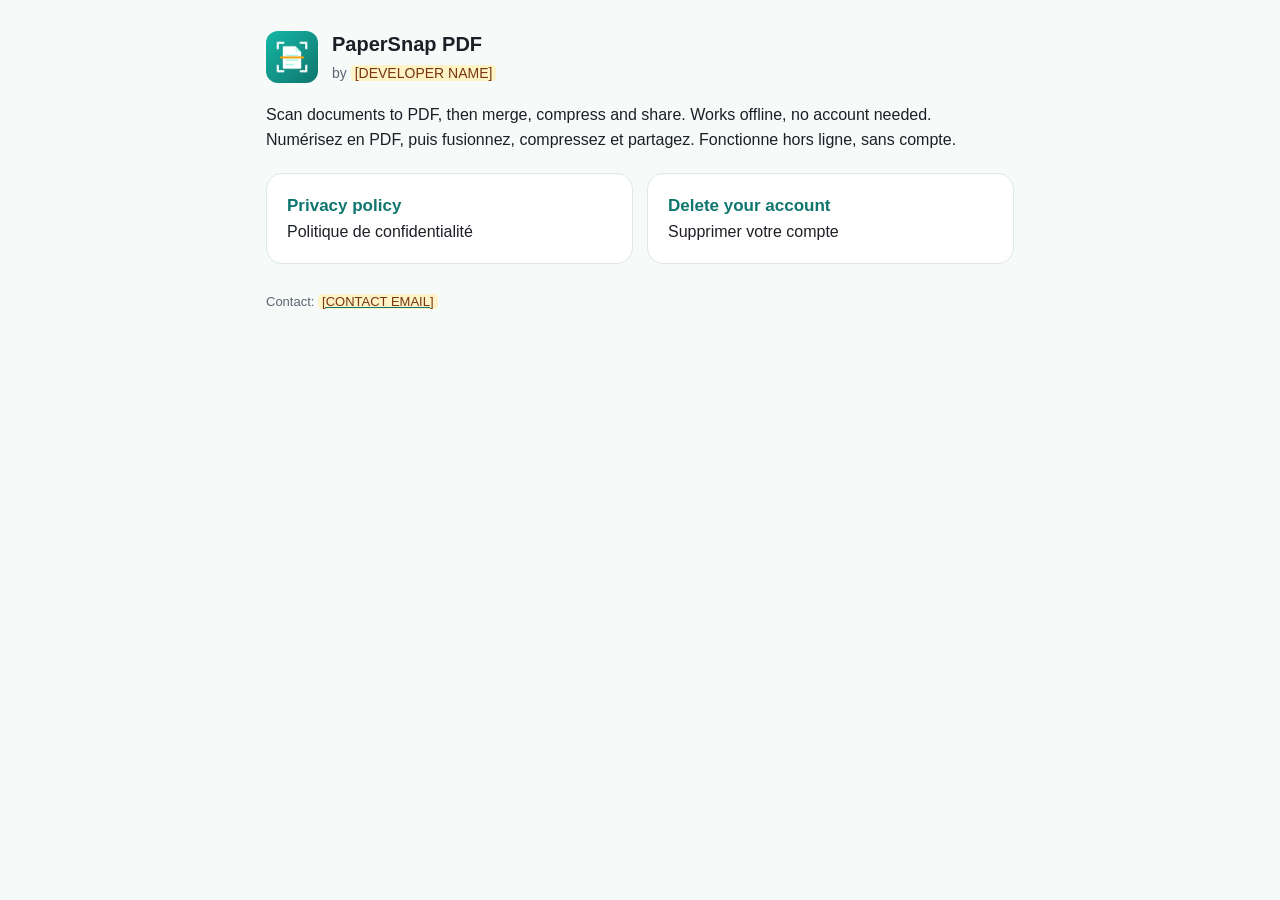
==== index.html @ 60d8c9f3 "Add account deletion and privacy pages" ====
<!doctype html>
<html lang="en">
<head>
<meta charset="utf-8">
<meta name="viewport" content="width=device-width, initial-scale=1">
<title>PaperSnap PDF</title>
<link rel="icon" href="icon.png">
<link rel="stylesheet" href="style.css">
</head>
<body>
<main>
  <header>
    <img src="icon.png" alt="">
    <div><strong>PaperSnap PDF</strong><span>by <span class="ph">[DEVELOPER NAME]</span></span></div>
  </header>
  <p>Scan documents to PDF, then merge, compress and share. Works offline, no account needed.<br>
     <span lang="fr">Numérisez en PDF, puis fusionnez, compressez et partagez. Fonctionne hors ligne, sans compte.</span></p>
  <div class="cards">
    <a href="privacy.html"><strong>Privacy policy</strong><br><span lang="fr">Politique de confidentialité</span></a>
    <a href="delete-account.html"><strong>Delete your account</strong><br><span lang="fr">Supprimer votre compte</span></a>
  </div>
  <footer>Contact: <a href="mailto:[CONTACT EMAIL]"><span class="ph">[CONTACT EMAIL]</span></a></footer>
</main>
</body>
</html>
---- style.css ----
:root { --bg:#f6faf9; --card:#fff; --ink:#1c2026; --muted:#5b6470; --brand:#0F766E; --accent:#F59E0B; --line:#dfe7e5; }
@media (prefers-color-scheme: dark) {
  :root { --bg:#0e1514; --card:#162120; --ink:#e7eeec; --muted:#9fb0ad; --brand:#2dd4bf; --line:#24332f; }
}
* { box-sizing: border-box }
body { margin: 0; background: var(--bg); color: var(--ink);
  font: 16px/1.6 -apple-system, "Segoe UI", Roboto, Helvetica, Arial, sans-serif; }
main { max-width: 780px; margin: 0 auto; padding: 28px 16px 64px; }
header { display: flex; align-items: center; gap: 14px; }
header img { width: 52px; height: 52px; border-radius: 12px; }
header strong { font-size: 20px; display: block; }
header span { color: var(--muted); font-size: 14px; }
nav { margin: 18px 0 4px; display: flex; gap: 10px; flex-wrap: wrap; }
nav a { text-decoration: none; font-weight: 600; font-size: 14px; color: var(--brand);
  border: 1px solid var(--line); background: var(--card); padding: 6px 14px; border-radius: 999px; }
section { background: var(--card); border: 1px solid var(--line); border-radius: 16px;
  padding: 20px 22px; margin-top: 20px; border-top: 4px solid var(--brand); }
h1 { font-size: 26px; line-height: 1.25; margin: 4px 0 8px; }
h2 { font-size: 19px; margin: 26px 0 6px; }
.lang { display: inline-block; background: var(--accent); color: #3b2300; font-weight: 800;
  font-size: 12px; letter-spacing: .08em; padding: 2px 10px; border-radius: 999px; }
.steps li { margin: 6px 0; }
.note { color: var(--muted); font-size: 14px; }
.ph { background: #fef3c7; color: #78350f; padding: 0 4px; border-radius: 4px; }
a { color: var(--brand); }
ol, ul { padding-left: 22px; }
.cards { display: grid; gap: 14px; grid-template-columns: repeat(auto-fit, minmax(220px, 1fr)); margin-top: 20px; }
.cards a { display: block; text-decoration: none; color: inherit; background: var(--card);
  border: 1px solid var(--line); border-radius: 16px; padding: 18px 20px; }
.cards a strong { color: var(--brand); font-size: 17px; }
footer { margin-top: 28px; color: var(--muted); font-size: 13px; }
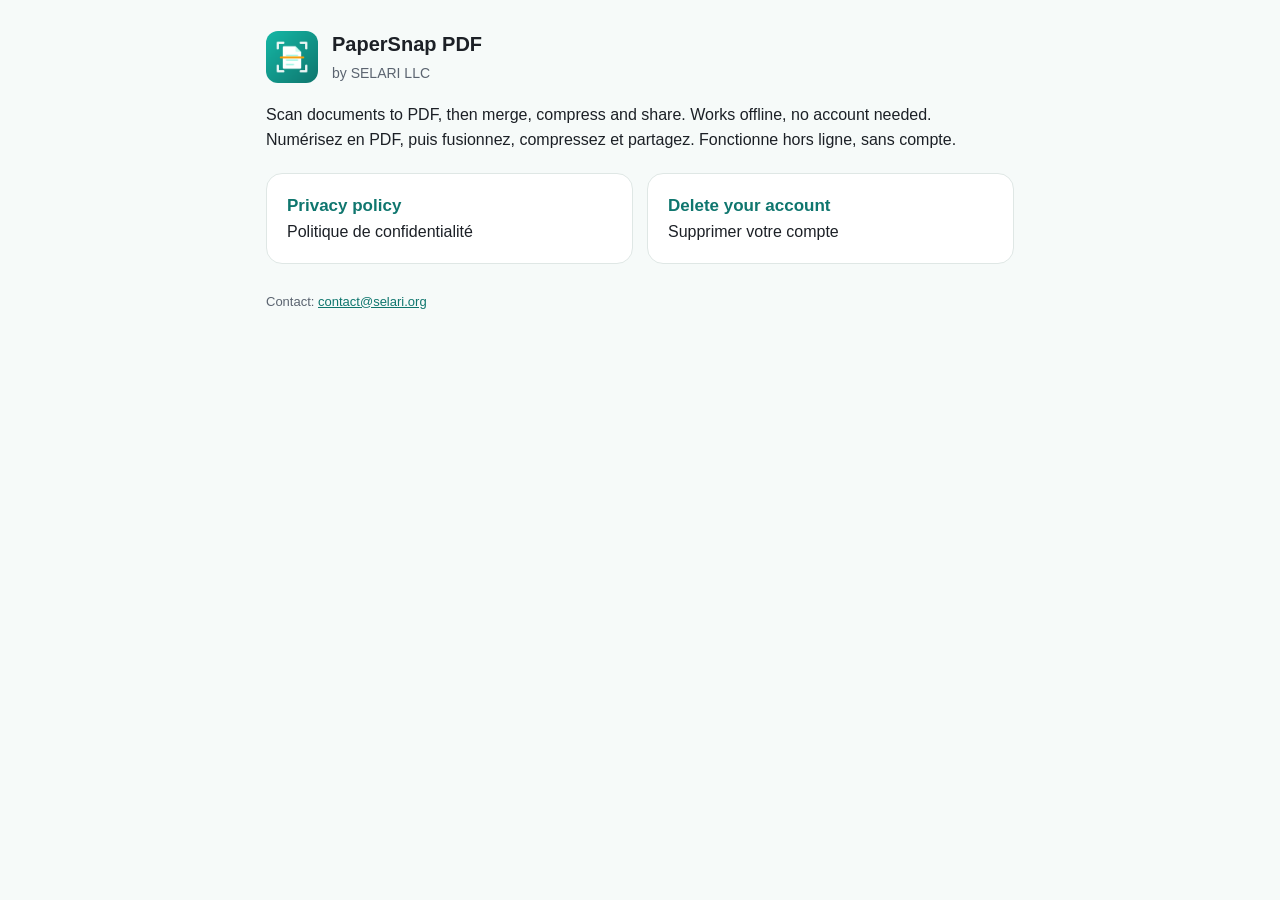
==== commit b96915d7: "Fill in developer name, contact email and date" ====
--- a/index.html
+++ b/index.html
@@ -11,7 +11,7 @@
 <main>
   <header>
     <img src="icon.png" alt="">
-    <div><strong>PaperSnap PDF</strong><span>by <span class="ph">[DEVELOPER NAME]</span></span></div>
+    <div><strong>PaperSnap PDF</strong><span>by SELARI LLC</span></div>
   </header>
   <p>Scan documents to PDF, then merge, compress and share. Works offline, no account needed.<br>
      <span lang="fr">Numérisez en PDF, puis fusionnez, compressez et partagez. Fonctionne hors ligne, sans compte.</span></p>
@@ -19,7 +19,7 @@
     <a href="privacy.html"><strong>Privacy policy</strong><br><span lang="fr">Politique de confidentialité</span></a>
     <a href="delete-account.html"><strong>Delete your account</strong><br><span lang="fr">Supprimer votre compte</span></a>
   </div>
-  <footer>Contact: <a href="mailto:[CONTACT EMAIL]"><span class="ph">[CONTACT EMAIL]</span></a></footer>
+  <footer>Contact: <a href="mailto:contact@selari.org">contact@selari.org</a></footer>
 </main>
 </body>
 </html>
